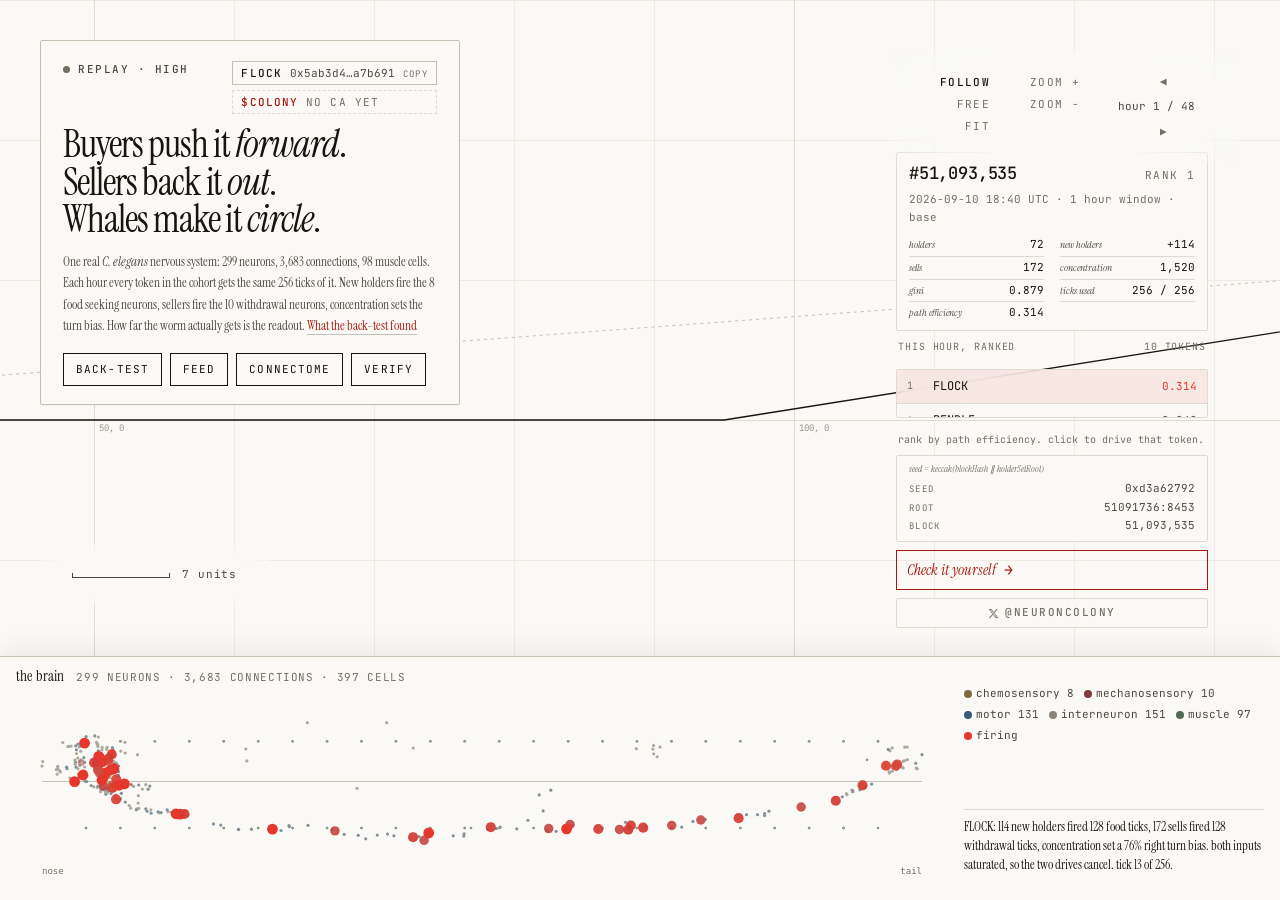
==== index.html @ 9d326816 "Add official X link to all pages" ====
<!doctype html>
<html lang="en">
<head>
<meta charset="utf-8">
<meta name="viewport" content="width=device-width,initial-scale=1,viewport-fit=cover">
<title>colony</title>
<link rel="icon" href="./assets/favicon.ico" sizes="any">
<link rel="icon" type="image/png" sizes="32x32" href="./assets/favicon-32.png">
<link rel="apple-touch-icon" href="./assets/apple-touch-icon.png">

<meta name="description" content="One C. elegans nervous system, driven by holder flow. Twenty odd Base tokens per hour, 48 hours, replayed.">
<link rel="preconnect" href="https://fonts.googleapis.com">
<link rel="preconnect" href="https://fonts.gstatic.com" crossorigin>
<link rel="stylesheet" href="./css/site.css">
<style>
  /* the colony rail: the reference instrument watched one token, this watches the whole cohort */
  /* aligned to the same 72px inset the controls and footer use, and clearing both */
  /* data column: every reading lives here, nothing numeric sits in the story plate */
  .rail{position:absolute;top:168px;right:72px;bottom:40px;width:312px;
        display:flex;flex-direction:column;gap:8px;overflow:hidden;
        z-index:6;pointer-events:auto;}
  .rail__head{display:flex;align-items:baseline;justify-content:space-between;
        font-family:var(--font-num);font-size:10px;text-transform:uppercase;
        letter-spacing:.09em;color:var(--ink-3);padding:0 2px 6px;}
  .rail__list{flex:1 1 auto;min-height:0;overflow-y:auto;background:rgba(250,249,246,.86);
        backdrop-filter:blur(6px);border:1px solid var(--rule);border-radius:2px;}

  /* the readings card, moved out of the left plate */
  .rail__block{display:flex;flex-direction:column;flex:0 0 auto;}
  .rail .legend{border-top:0;padding:9px 12px 7px;flex:0 0 auto;border:1px solid var(--rule);border-radius:2px;
        background:rgba(250,249,246,.82);-webkit-backdrop-filter:blur(14px);backdrop-filter:blur(14px);}
  .rail .legend__time{margin-bottom:var(--s2);}
  .rail .legend__rows{display:grid;grid-template-columns:1fr 1fr;column-gap:16px;}
  .rail .row{padding:3px 0;font-size:11px;gap:8px;}
  .rail .row__k{font-size:10px;}
  .rail .row__v{font-size:11px;}
  .rail__verify{flex:0 0 auto;text-align:center;padding:7px 10px;}
  @media (max-height:900px){
    .rail{top:152px;bottom:28px;}
    .rail .legend{padding:7px 12px 6px;}
    .rail .row{padding:2px 0;}
  }
  @media (max-height:840px){
    .rail{top:148px;bottom:16px;gap:6px;}
    .rail .row{padding:1px 0;}
    .rail__prov{padding:5px 12px 6px;}
    .rail__prov .foot__label{display:none;}
    .rail__verify{padding:6px 10px;}
  }
  /* laptop heights: the ranked list is the point of the column, so the
     secondary readings collapse and provenance folds onto one line */
  @media (max-height:800px){
    .rail .row--drop{display:none;}
    .rail__prov{flex-direction:row;flex-wrap:wrap;column-gap:14px;row-gap:0;padding:4px 10px 5px;}
    .rail__prov .hash{font-size:9px;}
    .rail__prov .hash__v{max-width:96px;overflow:hidden;text-overflow:ellipsis;white-space:nowrap;}
  }
  .rail__prov{border:1px solid var(--rule);border-radius:2px;padding:6px 12px 7px;
        background:rgba(250,249,246,.82);-webkit-backdrop-filter:blur(14px);backdrop-filter:blur(14px);
        display:flex;flex-direction:column;gap:3px;flex:0 0 auto;}
  .rail__prov .foot__label{margin-bottom:1px;font-size:9px;}
  .rail__prov .hash{gap:var(--s2);font-size:9.5px;justify-content:space-between;line-height:1.45;}
  .tk{display:grid;grid-template-columns:18px 1fr auto;gap:8px;align-items:center;
      width:100%;text-align:left;background:none;border:0;cursor:pointer;
      padding:7px 10px;border-bottom:1px solid var(--rule);font:inherit;}
  .tk:last-child{border-bottom:0;}
  .tk:hover{background:rgba(229,55,44,.05);}
  .tk[aria-current="true"]{background:rgba(229,55,44,.09);}
  .tk__rank{font-family:var(--font-num);font-size:10px;color:var(--ink-3);}
  .tk__sym{font-family:var(--font-num);font-size:12px;color:var(--ink);
      overflow:hidden;text-overflow:ellipsis;white-space:nowrap;}
  .tk__eff{font-family:var(--font-num);font-size:11px;color:var(--ink-2);}
  .tk[aria-current="true"] .tk__eff{color:var(--accent);}
  .rail__foot{font-family:var(--font-num);font-size:10px;color:var(--ink-3);
      padding:6px 2px 0;line-height:1.5;}
  .epoch{display:flex;align-items:center;gap:6px;}
  .epoch__read{font-family:var(--font-num);font-size:11px;color:var(--ink-2);
      min-width:104px;text-align:center;}
  @media (max-width:1100px){.rail{display:none;}}


  /* the story is a framed card, same rule and frost as the data column,
     instead of a soft gradient wash that dissolved into the map */
  .plate{
    background:none;
    -webkit-mask-image:none;mask-image:none;
    top:40px;left:40px;
    width:min(420px, calc(100vw - 80px));
    max-height:calc(100dvh - var(--brainbar-h) - 80px);
    padding:0;
  }
  .plate__inner{
    border:1px solid var(--rule-strong);border-radius:2px;
    background:rgba(250,249,246,.9);
    -webkit-backdrop-filter:blur(14px);backdrop-filter:blur(14px);
    padding:20px 22px 18px;
    box-shadow:0 1px 0 rgba(22,21,15,.03);
  }
  .plate .title{font-size:clamp(28px,3vw,42px);margin-bottom:var(--s3);}
  .plate .lede{margin-bottom:var(--s4);max-width:none;}
  .plate .boxes{margin-bottom:0;}
  /* the small frosted cards were cutting a hard rectangle out of the paper */
  .rail__list{-webkit-backdrop-filter:blur(14px);backdrop-filter:blur(14px);
        background:rgba(250,249,246,.78);}
</style>
</head>
<body>
<div class="shell">
  <div class="stage-wrap">
    <main class="stage">
      <canvas id="stage-canvas" aria-label="Worm trajectory map"></canvas>
    </main>

    <div class="plate">
      <div class="plate__inner">
        <div class="plate__top">
          <div class="status status--idle" id="status">
            <span class="status__dot"></span>
            <span id="status-text">loading</span>
          </div>
          <div class="contract-stack">
          <button class="contract" id="contract" title="click to copy" aria-label="Copy contract address">
            <span class="contract__sym" id="contract-sym">···</span>
            <span class="contract__addr" id="contract-addr">···</span>
            <span class="contract__act">copy</span>
          </button>
          <button class="contract contract--ca" id="ca" title="Colony contract address" aria-label="Copy Colony contract address">
            <span class="contract__sym">$COLONY</span>
            <span class="contract__addr" id="ca-addr">no ca yet</span>
            <span class="contract__act" id="ca-act"></span>
          </button>
          </div>
        </div>

        <h1 class="title">Buyers push it <em>forward</em>. Sellers back it <em>out</em>. Whales make it <em>circle</em>.</h1>

        <p class="lede">One real <i>C. elegans</i> nervous system: 299 neurons, 3,683 connections, 98 muscle cells. Each hour every token in the cohort gets the same 256 ticks of it. New holders fire the 8 food seeking neurons, sellers fire the 10 withdrawal neurons, concentration sets the turn bias. How far the worm actually gets is the readout.
          <a class="lede__more" href="./docs.html">What the back-test found</a>
        </p>

        <nav class="boxes">
          <a class="box" href="./docs.html">Back-test</a>
          <a class="box" href="./out/feed_v3.json">Feed</a>
          <a class="box" href="./data/connectome.json">Connectome</a>
          <a class="box" href="./verify.html">Verify</a>
        </nav>

      </div>
    </div>

    <div class="controls">
      <div class="seg">
        <button class="btn" id="cam-follow" aria-pressed="true">follow</button>
        <button class="btn" id="cam-free" aria-pressed="false">free</button>
        <button class="btn" id="cam-fit" aria-pressed="false">fit</button>
      </div>
      <div class="seg">
        <button class="btn" id="zoom-in">zoom +</button>
        <button class="btn" id="zoom-out">zoom −</button>
      </div>
      <div class="seg epoch">
        <button class="btn" id="ep-prev" aria-label="Previous hour">◀</button>
        <span class="epoch__read" id="ep-read">hour 1 / 48</span>
        <button class="btn" id="ep-next" aria-label="Next hour">▶</button>
      </div>
    </div>

    <aside class="rail">
      <div class="rail__block">
        <div class="legend">
          <div class="legend__head">
            <span class="legend__block" id="legend-block">···</span>
            <span class="legend__tag" id="legend-tag">···</span>
          </div>
          <div class="legend__time" id="legend-time"></div>
          <div class="legend__rows">
            <div class="row"><span class="row__k">holders</span><span class="row__v row__v--null" id="v-holders">···</span></div>
            <div class="row"><span class="row__k">new holders</span><span class="row__v row__v--null" id="v-new">···</span></div>
            <div class="row"><span class="row__k">sells</span><span class="row__v row__v--null" id="v-sells">···</span></div>
            <div class="row"><span class="row__k">concentration</span><span class="row__v row__v--null" id="v-hhi">···</span></div>
            <div class="row row--drop"><span class="row__k">gini</span><span class="row__v row__v--null" id="v-gini">···</span></div>
            <div class="row row--drop"><span class="row__k">ticks used</span><span class="row__v row__v--null" id="v-ticks">···</span></div>
            <div class="row"><span class="row__k">path efficiency</span><span class="row__v row__v--null" id="v-eff">···</span></div>
          </div>
        </div>
      </div>

      <div class="rail__head">
        <span>this hour, ranked</span>
        <span id="rail-count">···</span>
      </div>
      <div class="rail__list" id="rail-list"></div>
      <div class="rail__foot">rank by path efficiency. click to drive that token.</div>

      <div class="rail__prov">
        <div class="foot__label">seed = keccak(blockHash ‖ holderSetRoot)</div>
        <span class="hash"><span class="hash__k">seed</span><span class="hash__v" id="h-seed">···</span></span>
        <span class="hash"><span class="hash__k">root</span><span class="hash__v" id="h-root">···</span></span>
        <span class="hash"><span class="hash__k">block</span><span class="hash__v" id="h-block">···</span></span>
      </div>

      <a class="box box--verify rail__verify" href="./verify.html">Check it yourself <span class="verify__arrow">→</span></a>
      <div class="rail__social"><a class="xlink" href="https://x.com/neuroncolony" target="_blank" rel="noopener"><svg viewBox="0 0 24 24" width="11" height="11" aria-hidden="true" fill="currentColor"><path d="M18.244 2.25h3.308l-7.227 8.26 8.502 11.24H16.17l-5.214-6.817L4.99 21.75H1.68l7.73-8.835L1.254 2.25H8.08l4.713 6.231zm-1.161 17.52h1.833L7.084 4.126H5.117z"/></svg><span>@neuroncolony</span></a></div>
    </aside>

    <div class="scale">
      <div class="scale__bar" id="scale-bar" style="width:100px"></div>
      <span><span id="scale-units">100</span> units</span>
    </div>


  </div>

  <div class="brainbar">
    <div class="brain">
      <div class="brain__head">
        <span class="brain__title">the brain</span>
        <span class="brain__sub" id="brain-sub">299 neurons · 3,683 connections</span>
      </div>
      <div class="brain__stage">
        <canvas id="brain-canvas" aria-label="C. elegans brain, 397 cells firing"></canvas>
      </div>
      <div class="brain__legend" id="brain-legend"></div>
      <div class="brain__hover" id="brain-hover"></div>
      <div class="brain__now">
        <p class="brain__line brain__line--null" id="brain-line">reading the cohort…</p>
      </div>
    </div>
  </div>
</div>
<script type="module" src="./js/app.js"></script>
</body>
</html>
---- css/site.css ----
@import url('https://fonts.googleapis.com/css2?family=Instrument+Serif:ital@0;1&family=JetBrains+Mono:wght@400;500&display=swap');
:root{--font-serif:'Instrument Serif';--font-mono:'JetBrains Mono';}
:root{--paper:#faf9f6;--paper-sunk:#f2f1ec;--ink:#16150f;--ink-2:#4a4840;--ink-3:#726f64;--rule:#dedbd2;--rule-strong:#c4c0b4;--accent:#e5372c;--accent-deep:#c11f14;--accent-ink:#a81810;--accent-wash:#fbebe9;--font-display:var(--font-serif),Georgia,"Times New Roman",serif;--font-body:var(--font-serif),Georgia,"Times New Roman",serif;--font-num:var(--font-mono),ui-monospace,"SF Mono",Menlo,Consolas,monospace;--t-display:clamp(32px,4vw,58px);--t-h2:21px;--t-lead:17px;--t-body:15px;--t-small:13px;--t-micro:11px;--s1:4px;--s2:8px;--s3:12px;--s4:16px;--s5:24px;--s6:32px;--s7:48px;--s8:72px;--s9:112px;--z-canvas:0;--z-plate:10;--z-panel:20;--brainbar-h:244px;--ease:cubic-bezier(0.25,1,0.5,1);--fast:160ms;--slow:420ms}*{box-sizing:border-box}body,html{height:100%}body{margin:0;background:var(--paper);color:var(--ink);font:400 var(--t-body) /1.6 var(--font-body);-webkit-font-smoothing:antialiased;text-rendering:optimizeLegibility}.shell{height:100dvh;display:flex;flex-direction:column}.shell,.stage-wrap{position:relative;overflow:hidden}.stage-wrap{flex:1 1 auto;min-height:0}.stage{position:absolute;inset:0;z-index:var(--z-canvas)}.stage canvas{display:block;width:100%;height:100%}.plate{position:absolute;z-index:var(--z-plate);top:0;left:0;width:calc(380px + var(--s8) + 96px);max-width:100vw;max-height:calc(100dvh - var(--brainbar-h) - var(--s6));padding:var(--s8) 96px var(--s6) var(--s8);background:linear-gradient(96deg,var(--paper) 0,var(--paper) 58%,transparent 100%);pointer-events:none}.plate,.plate__inner{display:flex;flex-direction:column}.plate__inner{pointer-events:auto;min-height:0;overflow-y:auto;scrollbar-width:thin}.controls:before,.foot:before,.scale:before{content:"";position:absolute;inset:-22px -32px;background:radial-gradient(ellipse at center,var(--paper) 0,var(--paper) 60%,transparent 100%);z-index:-1;pointer-events:none}.status{display:inline-flex;align-items:center;gap:var(--s2);font-family:var(--font-num);font-size:var(--t-micro);font-weight:500;letter-spacing:.14em;text-transform:uppercase;color:var(--ink-2);margin-bottom:var(--s4)}.status__dot{width:7px;height:7px;border-radius:50%;background:var(--ink-3);flex:none}.status--warm .status__dot{background:var(--accent);animation:breathe 2.8s var(--ease) infinite}.status--warm{color:var(--accent-ink)}.status--cold .status__dot{background:transparent;border:1.5px solid var(--ink-3)}@keyframes breathe{0%,to{opacity:1;transform:scale(1)}50%{opacity:.45;transform:scale(.82)}}.title{font-family:var(--font-display);font-size:var(--t-display);font-weight:300;line-height:.98;letter-spacing:-.025em;margin:0 0 var(--s4);text-wrap:balance}.title em{font-style:italic;font-weight:400}.lede{font-size:var(--t-small);line-height:1.65;color:var(--ink-2);margin:0 0 var(--s6);max-width:34ch}.lede__more{color:var(--accent-ink);text-decoration:none;white-space:nowrap;border-bottom:1px solid var(--rule-strong);transition:border-color var(--fast) var(--ease)}.lede__more:hover{border-bottom-color:var(--accent-ink)}.legend{border-top:1px solid var(--ink);padding-top:var(--s3);transition:border-color var(--fast) var(--ease);display:flex;flex-direction:column;min-height:0}.legend--probing{border-top-color:var(--accent)}.legend__head{display:flex;align-items:baseline;justify-content:space-between;gap:var(--s3);margin-bottom:var(--s1)}.legend__block{font-family:var(--font-num);font-size:var(--t-lead);font-weight:500;font-feature-settings:"tnum";font-variant-numeric:tabular-nums;letter-spacing:-.01em}.legend__tag{font-family:var(--font-num);font-size:var(--t-micro);letter-spacing:.12em;text-transform:uppercase;color:var(--ink-3)}.legend__tag--probing{color:var(--accent-ink)}.legend__time{font-family:var(--font-num);font-size:var(--t-micro);color:var(--ink-3);margin-bottom:var(--s4);min-height:1.4em}.legend__rows{display:flex;flex-direction:column}.row{display:flex;align-items:baseline;justify-content:space-between;gap:var(--s4);padding:7px 0;border-bottom:1px solid var(--rule)}.row:last-child{border-bottom:0}.row__k{color:var(--ink-2);font-style:italic}.row__k,.row__v{font-size:var(--t-small)}.row__v{font-family:var(--font-num);font-feature-settings:"tnum";font-variant-numeric:tabular-nums;color:var(--ink);transition:color var(--fast) var(--ease)}.row__v--null{color:var(--ink-3)}.row__v--warm{color:var(--accent-ink);font-weight:500}.row__v--flagged{color:var(--ink-2);-webkit-text-decoration:underline dotted var(--rule-strong);text-decoration:underline dotted var(--rule-strong);text-underline-offset:3px;cursor:help}.note{margin:var(--s4) 0 0;font-size:var(--t-small);font-style:italic;line-height:1.6;color:var(--ink-2);max-width:32ch}.ledger{margin-top:var(--s4);border-top:1px solid var(--ink);padding-top:var(--s3);display:flex;flex-direction:column;min-height:0}.ledger__head{display:flex;align-items:baseline;justify-content:space-between;gap:var(--s3);font-family:var(--font-num);font-size:9px;letter-spacing:.14em;text-transform:uppercase;color:var(--ink-3);margin-bottom:var(--s2)}.ledger__count{color:var(--ink-2);font-feature-settings:"tnum";font-variant-numeric:tabular-nums}.ledger__msg{margin:0;font-size:var(--t-small);font-style:italic;line-height:1.6;color:var(--ink-2);max-width:34ch}.ledger__foot{margin:var(--s2) 0 0;font-size:var(--t-micro);font-style:italic;color:var(--ink-3)}.txs{list-style:none;margin:0;padding:0;flex:1 1 auto;min-height:64px;overflow-y:auto;scrollbar-width:thin}.tx{display:grid;grid-template-columns:4.2em 1fr auto auto;align-items:baseline;grid-gap:var(--s2);gap:var(--s2);padding:5px 0;border-bottom:1px solid var(--rule);font-family:var(--font-num);font-size:var(--t-micro);font-feature-settings:"tnum";font-variant-numeric:tabular-nums}.tx:last-child{border-bottom:0}.tx__kind{font-size:9px;letter-spacing:.08em;text-transform:uppercase;color:var(--ink-3)}.tx__kind--buy{color:var(--accent-ink)}.tx__kind--sell{color:var(--ink);font-weight:500}.tx__v{color:var(--ink);text-align:right}.tx__b,.tx__who{color:var(--ink-3)}.unpin{-webkit-appearance:none;-moz-appearance:none;appearance:none;border:0;background:none;padding:0;font:inherit;letter-spacing:inherit;text-transform:inherit;color:inherit;cursor:pointer}.unpin:hover{color:var(--ink)}.controls{position:absolute;z-index:var(--z-panel);top:var(--s8);right:var(--s8);display:flex;gap:var(--s5);align-items:flex-start}.seg{display:flex;flex-direction:column;gap:2px;align-items:flex-end}.btn{-webkit-appearance:none;-moz-appearance:none;appearance:none;border:0;background:none;padding:3px 0 3px var(--s4);font-family:var(--font-num);font-size:var(--t-micro);letter-spacing:.12em;text-transform:uppercase;color:var(--ink-3);cursor:pointer;transition:color var(--fast) var(--ease),opacity var(--fast) var(--ease)}.btn:hover{color:var(--ink)}.btn[aria-pressed=true]{color:var(--ink);font-weight:500}.btn:focus-visible{outline:1.5px solid var(--accent-ink);outline-offset:3px}.scale{position:absolute;z-index:var(--z-plate);left:var(--s8);bottom:var(--s8);display:flex;align-items:center;gap:var(--s3);font-family:var(--font-num);color:var(--ink-2);font-size:var(--t-micro);letter-spacing:.08em}.scale__bar{height:5px;border:1px solid var(--ink-2);border-top:0;transition:width var(--fast) var(--ease)}.foot{position:absolute;z-index:var(--z-plate);right:var(--s8);bottom:var(--s8);gap:var(--s7);max-width:calc(100vw - var(--s9))}.foot,.foot__hashes{display:flex;align-items:flex-end}.foot__hashes{flex-direction:column;gap:5px;min-width:0}.foot__label{font-size:var(--t-micro);font-style:italic;color:var(--ink-3);margin-bottom:3px}.hash{display:flex;align-items:baseline;gap:var(--s3);white-space:nowrap}.hash__k{font-size:9px;letter-spacing:.14em;text-transform:uppercase;color:var(--ink-3)}.hash__k,.hash__v{font-family:var(--font-num)}.hash__v{font-size:var(--t-micro);color:var(--ink-2);font-feature-settings:"tnum";font-variant-numeric:tabular-nums}.boxes{display:flex;flex-wrap:wrap;margin:0 0 var(--s6)}.box,.boxes{gap:var(--s2)}.box{display:inline-flex;align-items:center;padding:7px var(--s3);border:1px solid var(--ink);border-radius:0;background:none;font-family:var(--font-num);font-size:var(--t-micro);letter-spacing:.1em;text-transform:uppercase;color:var(--ink);text-decoration:none;white-space:nowrap;cursor:pointer;transition:background-color var(--fast) var(--ease),color var(--fast) var(--ease)}.box:hover{background:var(--ink);color:var(--paper)}.box:focus-visible{outline:1.5px solid var(--accent-ink);outline-offset:2px}.box--verify{font-family:var(--font-body);font-size:var(--t-body);font-style:italic;letter-spacing:0;text-transform:none;padding:var(--s3) var(--s4);border-color:var(--accent-ink);color:var(--accent-ink)}.box--verify:hover{background:var(--accent-ink);color:var(--paper)}.verify__arrow{font-family:var(--font-num);transition:transform var(--slow) var(--ease)}.box--verify:hover .verify__arrow{transform:translateX(4px)}.error{position:absolute;z-index:var(--z-panel);left:50%;top:50%;transform:translate(-50%,-50%);max-width:46ch;background:var(--paper);border:1px solid var(--rule-strong);border-top:2px solid var(--accent-ink);padding:var(--s5);font-size:var(--t-small);color:var(--ink-2)}.doc{max-width:68ch;margin:0 auto;padding:var(--s9) var(--s5) var(--s9)}.doc h1{font-size:clamp(34px,4.4vw,52px);font-weight:300;line-height:1.02;letter-spacing:-.025em;margin:0 0 var(--s5);text-wrap:balance}.doc h1,.doc h2{font-family:var(--font-display)}.doc h2{font-size:var(--t-h2);font-weight:500;letter-spacing:-.01em;color:var(--ink);margin:var(--s8) 0 var(--s4);padding-bottom:var(--s2);border-bottom:1px solid var(--rule)}.doc li,.doc p{font-size:var(--t-lead);line-height:1.72;color:var(--ink-2);text-wrap:pretty}.doc p{margin:0 0 var(--s4)}.doc .lead{font-size:20px;line-height:1.6;color:var(--ink)}.doc strong{color:var(--ink);font-weight:600}.doc em{font-style:italic}.doc code{font-family:var(--font-num);font-size:.86em;color:var(--ink);padding:1px 5px;white-space:nowrap}.doc code,.doc pre{background:var(--paper-sunk);border:1px solid var(--rule)}.doc pre{padding:var(--s5);overflow-x:auto;margin:0 0 var(--s4)}.doc pre code{border:0;padding:0;background:none;font-size:var(--t-small);line-height:1.8;white-space:pre;color:var(--ink-2)}.doc a{color:var(--accent-ink);text-decoration:underline;text-underline-offset:3px;-webkit-text-decoration-color:var(--rule-strong);text-decoration-color:var(--rule-strong);transition:-webkit-text-decoration-color var(--fast) var(--ease);transition:text-decoration-color var(--fast) var(--ease);transition:text-decoration-color var(--fast) var(--ease),-webkit-text-decoration-color var(--fast) var(--ease)}.doc a:hover{-webkit-text-decoration-color:var(--accent-ink);text-decoration-color:var(--accent-ink)}.doc ol,.doc ul{padding-left:var(--s5);margin:0 0 var(--s4)}.doc li{margin-bottom:var(--s3);padding-left:var(--s2)}.doc li::marker{color:var(--ink-3);font-family:var(--font-num);font-size:var(--t-small)}.doc h3{font-family:var(--font-display);font-size:var(--t-lead);font-weight:600;letter-spacing:-.005em;color:var(--ink);margin:var(--s6) 0 var(--s3)}.figures{display:flex;flex-wrap:wrap;gap:var(--s7);margin:var(--s5) 0 var(--s5);padding:var(--s4) 0;border-top:1px solid var(--rule);border-bottom:1px solid var(--rule)}.figure{display:flex;flex-direction:column;gap:2px}.figure__n{font-family:var(--font-num);font-size:28px;font-weight:500;font-feature-settings:"tnum";font-variant-numeric:tabular-nums;letter-spacing:-.02em;color:var(--ink);line-height:1.1}.figure__k{font-size:var(--t-small);font-style:italic;color:var(--ink-2)}.cite{border-left:1px solid var(--rule-strong);padding:2px 0 2px var(--s4);margin:0 0 var(--s4)}.cite p{font-size:var(--t-small);line-height:1.6;margin:0 0 var(--s2);color:var(--ink-3)}.cite p:last-child{margin-bottom:0}.tbl{overflow-x:auto;margin:0 0 var(--s4)}.doc table{border-collapse:collapse;width:100%;min-width:460px}.doc td,.doc th{text-align:left;padding:9px var(--s4) 9px 0;border-bottom:1px solid var(--rule);font-size:var(--t-small);line-height:1.5;vertical-align:baseline}.doc th{font-family:var(--font-num);font-size:9px;font-weight:500;letter-spacing:.14em;text-transform:uppercase;color:var(--ink-3);border-bottom-color:var(--ink);white-space:nowrap}.doc td{color:var(--ink-2)}.doc td.n{font-family:var(--font-num);font-feature-settings:"tnum";font-variant-numeric:tabular-nums;color:var(--ink)}.doc td.tnote{font-style:italic}.tbl__row--mark td,.tbl__row--mark td.n{color:var(--accent-ink)}.doc__foot{display:flex;flex-wrap:wrap;gap:var(--s6);margin-top:var(--s8);padding-top:var(--s4);border-top:1px solid var(--rule)}.warn{border:1px solid var(--rule-strong);background:var(--paper-sunk);padding:var(--s5);margin:0 0 var(--s4)}.warn strong{color:var(--accent-ink)}.warn p:last-child{margin-bottom:0}@media (max-width:900px){.controls,.plate{top:var(--s5)}.plate{left:var(--s5);width:min(300px,calc(100vw - var(--s5) * 2))}.controls{right:var(--s5)}.scale{left:var(--s5)}.foot,.scale{bottom:var(--s5)}.foot{right:var(--s5);flex-direction:column;align-items:flex-end;gap:var(--s3);max-width:calc(100vw - var(--s5) * 2)}.doc{padding:var(--s7) var(--s4)}}.plate__top{display:flex;flex-wrap:wrap;align-items:center;justify-content:space-between;gap:var(--s2) var(--s3);margin-bottom:var(--s3)}.contract{display:inline-flex;align-items:baseline;gap:var(--s2);padding:4px 8px;border:1px solid var(--rule-strong);border-radius:0;background:none;cursor:pointer;transition:border-color var(--fast) var(--ease)}.contract:hover{border-color:var(--ink)}.contract:focus-visible{outline:1.5px solid var(--accent-ink);outline-offset:2px}.contract__sym{font-weight:500;letter-spacing:.1em;text-transform:uppercase;color:var(--ink)}.contract__addr,.contract__sym{font-family:var(--font-num);font-size:var(--t-micro)}.contract__addr{color:var(--ink-2)}.contract__act{font-family:var(--font-num);font-size:9px;letter-spacing:.14em;text-transform:uppercase;color:var(--ink-3)}.contract__act--done{color:var(--accent-ink)}.pending{margin-top:var(--s4);padding:var(--s3) var(--s3) var(--s3);border:1px dashed var(--rule-strong)}.pending__head{display:flex;align-items:baseline;justify-content:space-between;gap:var(--s3);margin-bottom:var(--s2)}.pending__tag{font-family:var(--font-num);font-size:9px;font-weight:500;letter-spacing:.14em;text-transform:uppercase;color:var(--ink-3)}.pending__count{font-family:var(--font-num);font-size:var(--t-micro);font-feature-settings:"tnum";font-variant-numeric:tabular-nums;color:var(--ink-2);white-space:nowrap}.pending__sum{font-size:var(--t-small);color:var(--ink-2);margin:0 0 var(--s2)}.txs--pending .tx__b,.txs--pending .tx__kind,.txs--pending .tx__v,.txs--pending .tx__who{color:var(--ink-3)}.pending__more{font-family:var(--font-num);margin:var(--s2) 0 0}.pending__more,.pending__note{font-size:var(--t-micro);color:var(--ink-3)}.pending__note{font-style:italic;line-height:1.6;margin:var(--s3) 0 0;padding-top:var(--s2);border-top:1px dashed var(--rule)}.pending__note em{color:var(--ink-2)}.doc--admin{max-width:110ch}.admin-head{display:flex;flex-wrap:wrap;justify-content:space-between;align-items:baseline;gap:var(--s4)}.admin-head h1{margin-bottom:var(--s4)}.admin-head__side{display:flex;align-items:center;gap:var(--s4)}.admin-finalized{font-family:var(--font-num);font-size:var(--t-micro);letter-spacing:.06em;color:var(--ink-3)}.admin-flash{border:1px solid var(--accent-ink);padding:var(--s3) var(--s4);margin:0 0 var(--s4)}.admin-flash p{font-size:var(--t-small);line-height:1.6;margin:0 0 var(--s1);color:var(--accent-ink)}.admin-flash p:last-child{margin-bottom:0}.admin-flash--err{border-color:var(--ink)}.admin-flash--err p{color:var(--ink)}.admin-note{font-size:var(--t-small)!important;color:var(--ink-3)!important}.st{font-family:var(--font-num);font-size:var(--t-micro);letter-spacing:.1em;text-transform:uppercase}.st--active{color:var(--accent-ink)}.st--pending{color:var(--ink-3)}.st--paused{color:var(--ink-2)}.st--genesis_reorged{color:var(--ink);background:var(--paper-sunk);border:1px solid var(--rule-strong);padding:1px 6px}.admin-unfinal{font-family:var(--font-num);font-size:var(--t-micro);letter-spacing:.06em;color:var(--ink);white-space:nowrap}p.admin-unfinal{white-space:normal;font-size:var(--t-small);margin-top:calc(-1 * var(--s3))}.admin-actions{white-space:nowrap}.admin-actions .box{margin-right:var(--s2);padding:4px 9px;font-size:10px}.box--arm{background:var(--ink);color:var(--paper)}.box:disabled{opacity:.4;cursor:default}.box:disabled:hover{background:none;color:var(--ink)}.box--arm:disabled:hover,.box--arm:hover{background:var(--ink);color:var(--paper)}.admform{display:flex;flex-wrap:wrap;align-items:flex-end;gap:var(--s3);margin:0 0 var(--s5)}.field{display:flex;flex-direction:column;gap:4px}.field__k{font-family:var(--font-num);font-size:9px;font-weight:500;letter-spacing:.14em;text-transform:uppercase;color:var(--ink-3);white-space:nowrap}.field input,.field select{font-family:var(--font-num);font-size:var(--t-small);color:var(--ink);background:var(--paper);border:1px solid var(--rule-strong);border-radius:0;padding:8px 10px;min-width:12ch}.field--addr input{width:46ch;max-width:calc(100vw - var(--s6))}.field--note input{width:28ch}.field input:focus-visible,.field select:focus-visible{outline:1.5px solid var(--accent-ink);outline-offset:1px}.field input::placeholder{color:var(--ink-3)}.admin-payload code{font-family:var(--font-num);font-size:var(--t-micro);color:var(--ink-2);background:none;border:0;padding:0;white-space:normal;word-break:break-word}.gate{max-width:46ch;margin:0 auto;padding:var(--s9) var(--s5)}.gate__title{font-family:var(--font-display);font-size:clamp(34px,4.4vw,52px);font-weight:300;line-height:1.02;letter-spacing:-.025em;margin:0 0 var(--s4)}.gate__lede{font-size:var(--t-body);line-height:1.7;color:var(--ink-2);margin:0 0 var(--s6)}.gate__lede code{font-family:var(--font-num);font-size:.86em;background:var(--paper-sunk);border:1px solid var(--rule);padding:1px 5px}.gate__form{display:flex;align-items:flex-end;gap:var(--s3)}.gate__form .field{flex:1 1}.gate__form input{width:100%}.gate__denied{font-family:var(--font-num);font-size:var(--t-small);color:var(--ink);margin-top:var(--s4)}@media (prefers-reduced-motion:reduce){*,:after,:before{animation-duration:.001ms!important;animation-iteration-count:1!important;transition-duration:.001ms!important}.status--warm .status__dot{animation:none;opacity:1;transform:none}}.brainbar{position:relative;flex:0 0 var(--brainbar-h);min-height:0;overflow:hidden;z-index:var(--z-panel);background:var(--paper);border-top:1px solid var(--rule-strong);box-shadow:0 -8px 24px rgba(22,21,15,.06);padding:var(--s3) var(--s4) var(--s2);display:flex}.brain{display:grid;grid-template-columns:1fr 300px;grid-template-rows:auto minmax(0,1fr) auto;grid-gap:0 var(--s4);gap:0 var(--s4);width:100%;min-width:0;min-height:0}.brain__head{grid-column:1/-1;display:flex;align-items:baseline;gap:var(--s3)}.brain__title{font:500 var(--t-body) /1 var(--font-display);letter-spacing:.01em}.brain__sub{font:400 var(--t-micro) /1 var(--font-num);color:var(--ink-3);text-transform:uppercase;letter-spacing:.06em}.brain__stage{grid-column:1;grid-row:2/4;min-width:0;min-height:0}.brain__stage canvas{display:block;width:100%;height:100%}.brain__legend{grid-column:2;grid-row:2;display:flex;flex-wrap:wrap;gap:var(--s2) var(--s3);align-content:start;padding-top:var(--s1)}.brain__leg{display:inline-flex;align-items:center;gap:var(--s1);font:400 var(--t-micro) /1 var(--font-num);color:var(--ink-2)}.brain__dot{width:8px;height:8px;border-radius:50%;flex:none}.brain__dot--fire{background:var(--accent-deep);background:#00c805}.brain__now{grid-column:2;grid-row:3;align-self:end;border-top:1px solid var(--rule);padding-top:var(--s2)}.brain__line{margin:0 0 var(--s1);font:400 var(--t-small) /1.45 var(--font-body);color:var(--ink)}.brain__line--null{color:var(--ink-3)}.brain__k{font-family:var(--font-num);font-weight:500;color:#05740f}.brain__neuron{position:absolute;top:40px;right:316px;width:210px;background:var(--paper);border:1px solid var(--rule-strong);padding:var(--s2) var(--s3);pointer-events:none}.brain__nrow{display:flex;align-items:baseline;justify-content:space-between;gap:var(--s2)}.brain__nname{font:500 var(--t-body) /1 var(--font-num)}.brain__ngroup{font:400 var(--t-micro) /1 var(--font-num);text-transform:uppercase;letter-spacing:.05em}.brain__nline{margin-top:var(--s1);font:400 var(--t-small) /1.4 var(--font-body);color:var(--ink-2)}.brain__nline--role{color:#05740f;font-style:italic}.brain__nline--muted{color:var(--ink-3);font-family:var(--font-num);font-size:var(--t-micro)}.brain__foot{grid-column:1/-1;margin-top:var(--s1);font:400 var(--t-micro) /1 var(--font-num);color:var(--ink-3)}.brain__hash{color:var(--ink-2)}@media (max-width:720px){.brainbar{flex-basis:296px}.brain{grid-template-columns:1fr;grid-template-rows:auto 130px auto auto}.brain__stage{grid-column:1;grid-row:2}.brain__legend{grid-column:1;grid-row:3}.brain__now{grid-column:1;grid-row:4}.brain__neuron{display:none}}.lv{margin:var(--s5) 0 var(--s6);border:1px solid var(--rule-strong);background:var(--paper)}.lv__bar{display:flex;align-items:center;gap:var(--s3);flex-wrap:wrap;padding:var(--s3) var(--s4);border-bottom:1px solid var(--rule)}.lv__label{font:500 var(--t-micro) /1 var(--font-num);text-transform:uppercase;letter-spacing:.1em;color:var(--ink-3)}.lv__input{width:130px;font:400 var(--t-small) /1 var(--font-num);padding:var(--s2);border:1px solid var(--rule-strong);background:var(--paper);color:var(--ink)}.lv__input:focus{outline:1.5px solid #05740f;border-color:#05740f}.lv__go{font:500 var(--t-small) /1 var(--font-num);padding:var(--s2) var(--s3);border:1px solid var(--ink);background:var(--ink);color:var(--paper);cursor:pointer}.lv__go:disabled{opacity:.5;cursor:wait}.lv__on{font:400 var(--t-small) /1 var(--font-body);color:var(--ink-3)}.lv__on b{font-family:var(--font-num);color:var(--ink)}.lv__err{color:var(--accent-ink);font-size:var(--t-small)}.lv__err,.lv__verdict{padding:var(--s3) var(--s4)}.lv__verdict{display:flex;align-items:baseline;gap:var(--s3);flex-wrap:wrap;font:400 var(--t-body) /1.4 var(--font-body)}.lv__verdict--ok{background:#eef8ec;color:#05740f}.lv__verdict--bad{background:var(--accent-wash);color:var(--accent-ink)}.lv__vmark{font-family:var(--font-num);font-weight:700;font-size:var(--t-lead)}.lv__ms{margin-left:auto;font:500 var(--t-small) /1 var(--font-num);color:var(--ink-2);white-space:nowrap}.lv__table{width:100%;border-collapse:collapse;font-family:var(--font-num)}.lv__row{border-top:1px solid var(--rule)}.lv__row--bad{background:var(--accent-wash)}.lv__mark{width:30px;text-align:center;font-weight:700;color:#05740f;vertical-align:top;padding:var(--s2) 0}.lv__row--bad .lv__mark{color:var(--accent-ink)}.lv__name{padding:var(--s2) var(--s3) var(--s2) 0;font-size:var(--t-small);color:var(--ink);vertical-align:top}.lv__detail{display:block;font-size:var(--t-micro);color:var(--ink-3);margin-top:1px}.lv__vals{padding:var(--s2) var(--s4) var(--s2) 0;text-align:right;font-size:var(--t-small);color:var(--ink-2);vertical-align:top}.lv__eq{color:var(--ink-3);margin:0 var(--s2)}.lv__diff{display:block;color:var(--accent-ink);font-size:var(--t-micro);margin-top:2px}@media (max-width:620px){.lv__vals{display:block;text-align:left;padding-left:var(--s3)}}.sbx{position:absolute;z-index:var(--z-plate);top:0;left:0;width:380px;max-width:100vw;max-height:calc(100dvh - var(--brainbar-h) - var(--s5));padding:var(--s6) var(--s7) var(--s5) var(--s6);background:linear-gradient(96deg,var(--paper) 0,var(--paper) 70%,transparent 100%);pointer-events:none;display:flex}.sbx__inner{pointer-events:auto;overflow-y:auto;scrollbar-width:thin;min-height:0}.sbx__back{font:400 var(--t-small) /1 var(--font-num);color:var(--ink-3);text-decoration:none}.sbx__back:hover{color:var(--ink)}.sbx__title{font:300 var(--t-h2) /1 var(--font-display);margin:var(--s3) 0 var(--s2)}.sbx__lede{font-size:var(--t-small);line-height:1.55;color:var(--ink-2);margin:0 0 var(--s4);max-width:40ch}.sbx__presets{display:flex;flex-wrap:wrap;gap:var(--s2);margin-bottom:var(--s5)}.sbx__preset{font:400 var(--t-small) /1 var(--font-num);padding:var(--s2) var(--s3);border:1px solid var(--rule-strong);background:var(--paper);color:var(--ink);cursor:pointer;transition:border-color var(--fast) var(--ease)}.sbx__preset:hover{border-color:var(--ink)}.sbx__ctrl{display:block;margin-bottom:var(--s4)}.sbx__k{display:block;font:500 var(--t-micro) /1.3 var(--font-num);text-transform:uppercase;letter-spacing:.08em;color:var(--ink-2);margin-bottom:var(--s2)}.sbx__hint{text-transform:none;letter-spacing:0;color:var(--ink-3);font-weight:400}.sbx__row{display:flex;align-items:center;gap:var(--s3)}.sbx__row input[type=range]{flex:1 1;accent-color:#05740f}.sbx__v{width:44px;text-align:right;font:500 var(--t-small) /1 var(--font-num);color:var(--ink)}.sbx__ctrl--cold{display:flex;align-items:center;gap:var(--s2);font-size:var(--t-small);color:var(--ink-2)}.sbx__ctrl--cold input{accent-color:#05740f}.sbx__seed{width:100%;font:400 var(--t-small) /1 var(--font-num);padding:var(--s2);border:1px solid var(--rule-strong);background:var(--paper);color:var(--ink)}.sbx__seed:focus{outline:1.5px solid #05740f;border-color:#05740f}.sbx__out{margin-top:var(--s4);border-top:1px solid var(--rule);padding-top:var(--s3)}.sbx__outrow{display:flex;justify-content:space-between;gap:var(--s3);font-size:var(--t-small);color:var(--ink-2);padding:2px 0}.sbx__outrow--muted{color:var(--ink-3)}.sbx__mono{font-family:var(--font-num);color:var(--ink)}.sbx__outrow--muted .sbx__mono{color:var(--ink-3)}.brainbar--sbx{flex-direction:column}.brainbar__sbxlabel{font:500 var(--t-micro) /1 var(--font-num);text-transform:uppercase;letter-spacing:.08em;color:var(--ink-3);margin-bottom:var(--s2)}.sbx__brainwrap{flex:1 1 auto;min-height:0}.sbx__brainwrap canvas{display:block;width:100%;height:100%}
/* COLONY additions: brain strip hover readout */
.brain__hover{font-family:var(--font-num,ui-monospace,monospace);font-size:10px;letter-spacing:.02em;color:#726f64;min-height:13px;padding:2px 0 0;text-transform:none}
.brain__legend{flex-wrap:wrap;gap:10px}
.contract--ca .contract__sym{color:var(--accent-ink)}
.contract--empty{cursor:default;border-style:dashed;border-color:var(--rule)}
.contract--empty:hover{border-color:var(--rule)}
.contract--empty .contract__addr{color:var(--ink-3);letter-spacing:.1em;text-transform:uppercase}

.plate__top{align-items:flex-start}.plate__top .status{margin-bottom:0}.contract-stack{display:flex;flex-direction:column;align-items:stretch;gap:5px}.contract-stack .contract{width:100%}.contract__act{margin-left:auto}.xlink{display:inline-flex;align-items:center;gap:6px;font-family:var(--font-num);font-size:var(--t-micro);font-weight:500;letter-spacing:.14em;text-transform:uppercase;color:var(--ink-3);text-decoration:none;border:1px solid var(--rule);border-radius:2px;padding:5px 10px;background:rgba(250,249,246,.82);-webkit-backdrop-filter:blur(14px);backdrop-filter:blur(14px);transition:color .15s,border-color .15s}.xlink:hover{color:var(--accent-ink);border-color:var(--rule-strong)}.xlink svg{flex:0 0 auto;opacity:.85}.rail__social{flex:0 0 auto;display:flex;justify-content:center}.rail__social .xlink{width:100%;justify-content:center}.doc__social{display:flex;justify-content:flex-end;margin:-34px 0 18px}@media (max-width:700px){.doc__social{margin:8px 0 18px;justify-content:flex-start}}
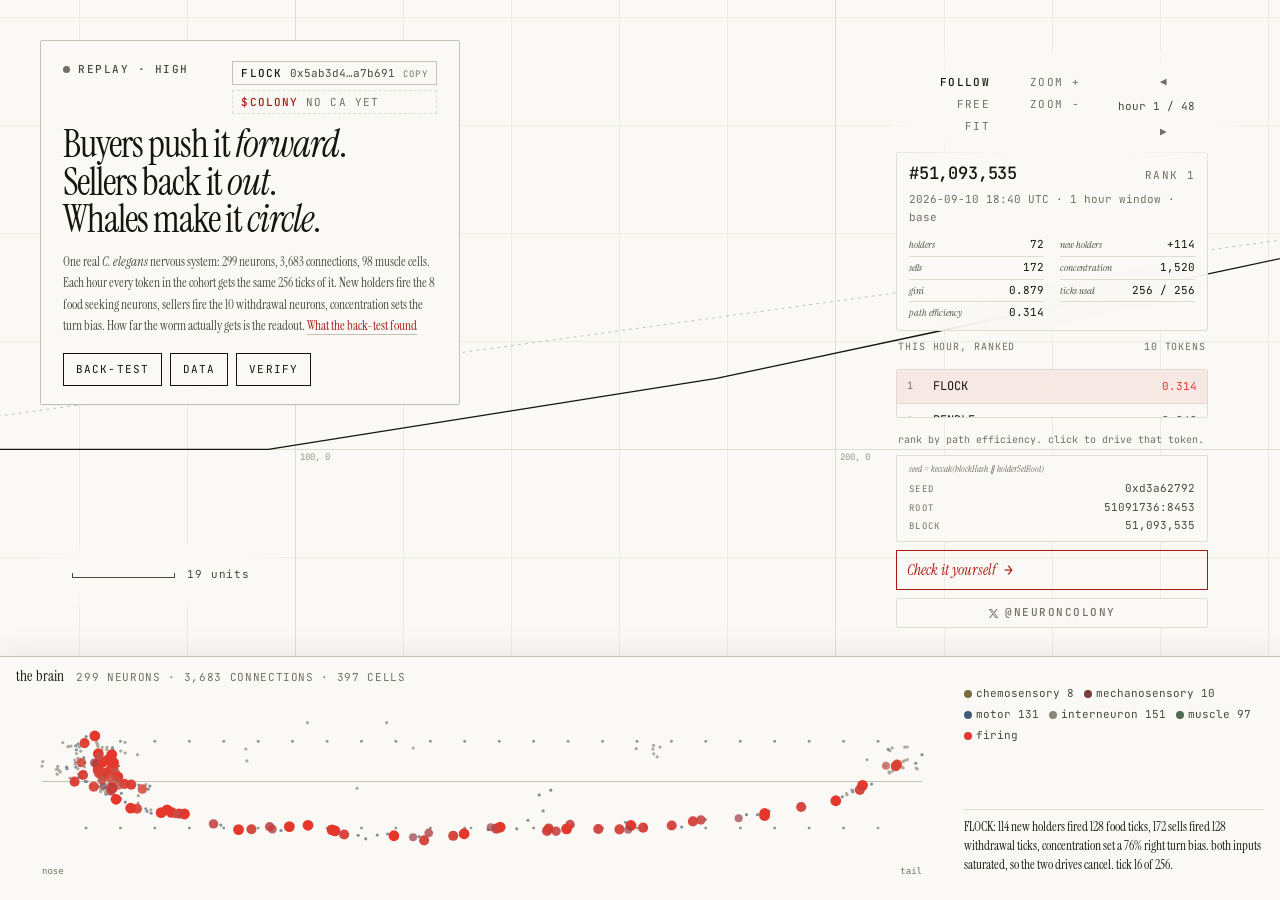
==== commit f631fc94: "clean urls: extensionless routing, data sources page (index.html)" ====
--- a/index.html
+++ b/index.html
@@ -135,14 +135,13 @@
         <h1 class="title">Buyers push it <em>forward</em>. Sellers back it <em>out</em>. Whales make it <em>circle</em>.</h1>
 
         <p class="lede">One real <i>C. elegans</i> nervous system: 299 neurons, 3,683 connections, 98 muscle cells. Each hour every token in the cohort gets the same 256 ticks of it. New holders fire the 8 food seeking neurons, sellers fire the 10 withdrawal neurons, concentration sets the turn bias. How far the worm actually gets is the readout.
-          <a class="lede__more" href="./docs.html">What the back-test found</a>
+          <a class="lede__more" href="/docs">What the back-test found</a>
         </p>
 
         <nav class="boxes">
-          <a class="box" href="./docs.html">Back-test</a>
-          <a class="box" href="./out/feed_v3.json">Feed</a>
-          <a class="box" href="./data/connectome.json">Connectome</a>
-          <a class="box" href="./verify.html">Verify</a>
+          <a class="box" href="/docs">Back-test</a>
+          <a class="box" href="/sources">Data</a>
+          <a class="box" href="/verify">Verify</a>
         </nav>
 
       </div>
@@ -199,7 +198,7 @@
         <span class="hash"><span class="hash__k">block</span><span class="hash__v" id="h-block">···</span></span>
       </div>
 
-      <a class="box box--verify rail__verify" href="./verify.html">Check it yourself <span class="verify__arrow">→</span></a>
+      <a class="box box--verify rail__verify" href="/verify">Check it yourself <span class="verify__arrow">→</span></a>
       <div class="rail__social"><a class="xlink" href="https://x.com/neuroncolony" target="_blank" rel="noopener"><svg viewBox="0 0 24 24" width="11" height="11" aria-hidden="true" fill="currentColor"><path d="M18.244 2.25h3.308l-7.227 8.26 8.502 11.24H16.17l-5.214-6.817L4.99 21.75H1.68l7.73-8.835L1.254 2.25H8.08l4.713 6.231zm-1.161 17.52h1.833L7.084 4.126H5.117z"/></svg><span>@neuroncolony</span></a></div>
     </aside>
 
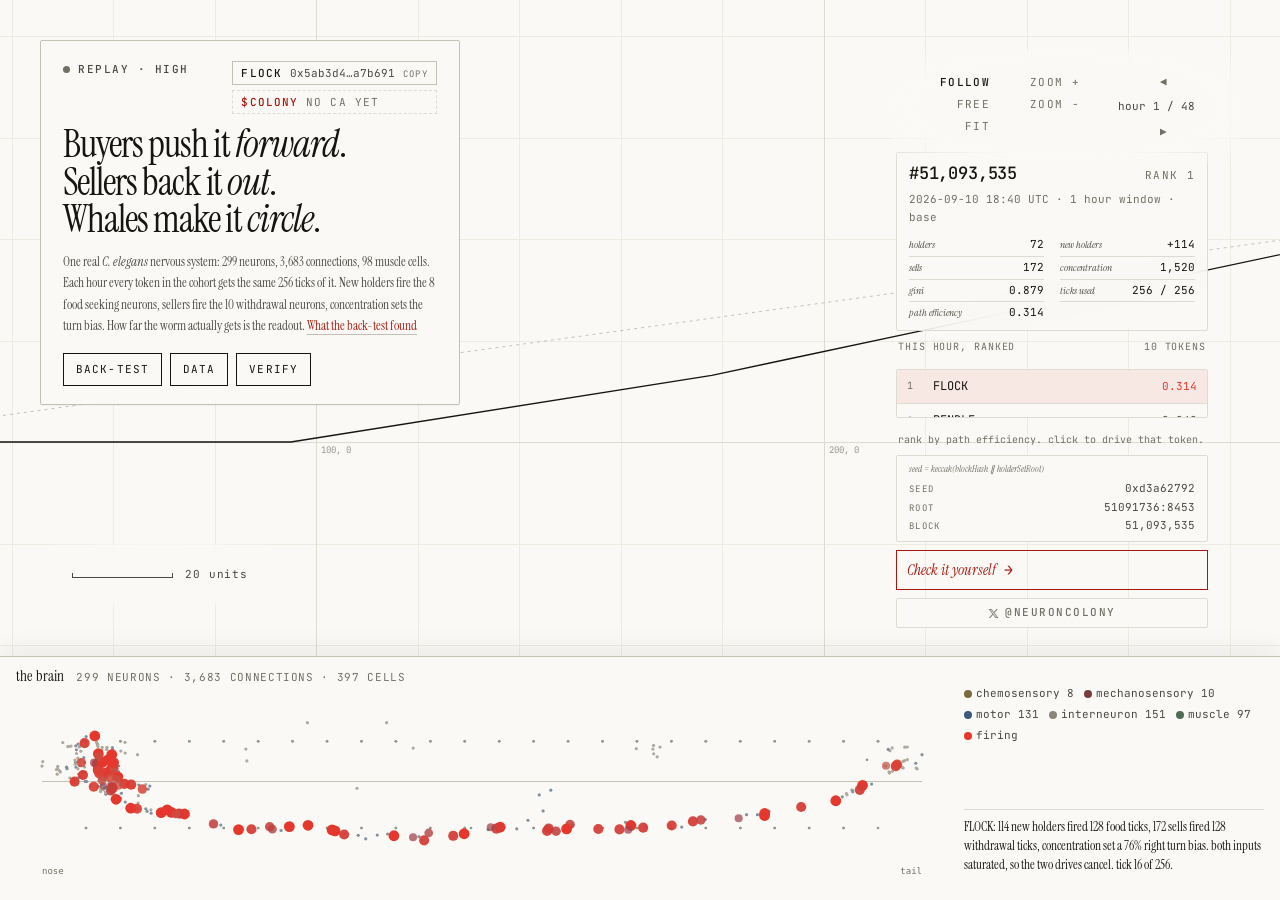
==== commit 7b727a21: "port cohort to Robinhood Chain: Pons V2 launches, 30 tokens, 37 hourly epochs" ====
--- a/index.html
+++ b/index.html
@@ -8,7 +8,7 @@
 <link rel="icon" type="image/png" sizes="32x32" href="./assets/favicon-32.png">
 <link rel="apple-touch-icon" href="./assets/apple-touch-icon.png">
 
-<meta name="description" content="One C. elegans nervous system, driven by holder flow. Twenty odd Base tokens per hour, 48 hours, replayed.">
+<meta name="description" content="One C. elegans nervous system, driven by holder flow. Thirty Robinhood Chain launches, 37 hourly epochs, replayed.">
 <link rel="preconnect" href="https://fonts.googleapis.com">
 <link rel="preconnect" href="https://fonts.gstatic.com" crossorigin>
 <link rel="stylesheet" href="./css/site.css">
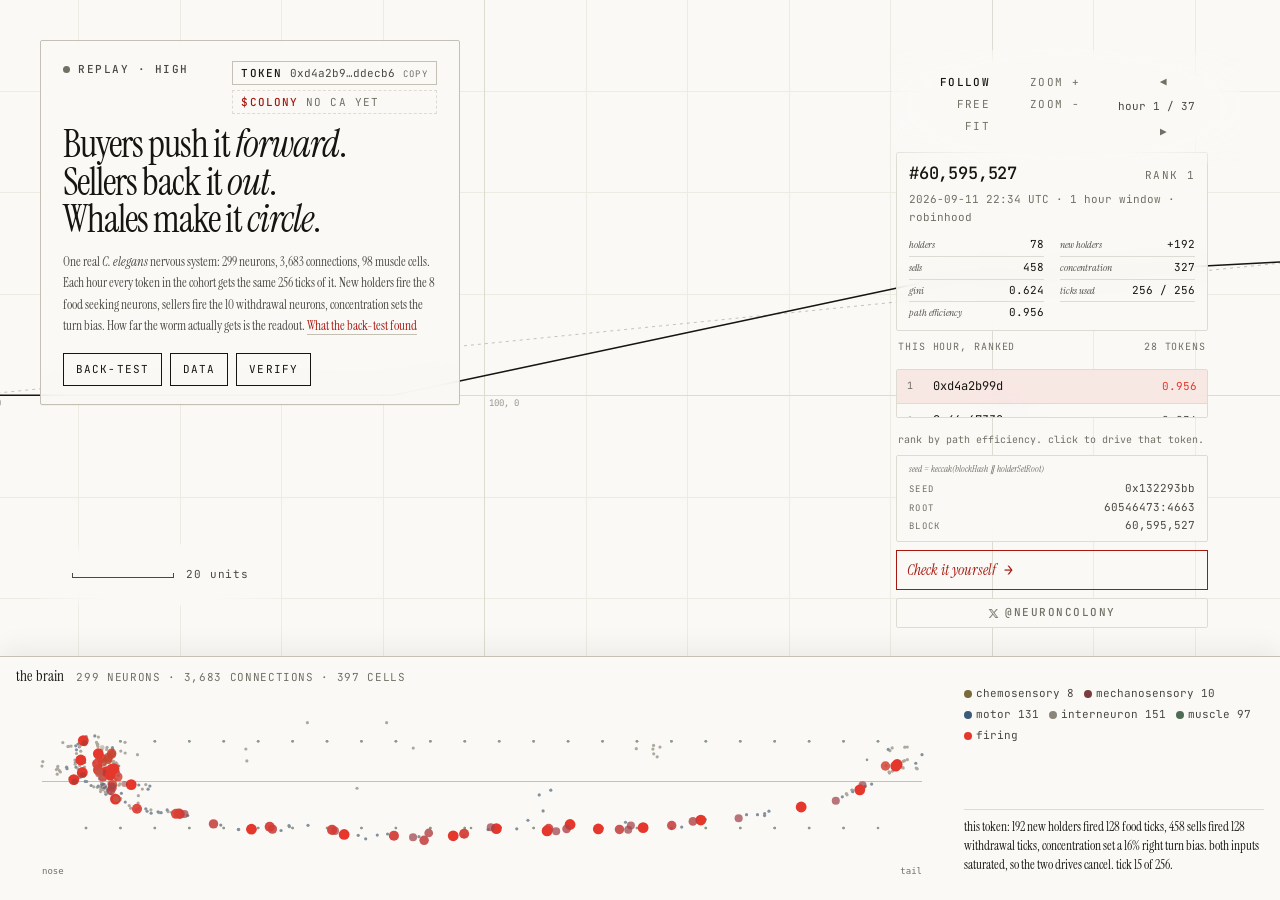
==== commit 8e851152: "audit: fix verify cohort window key, security headers, root favicon, mobile tables, og meta, CI - ve" ====
--- a/index.html
+++ b/index.html
@@ -4,13 +4,18 @@
 <meta charset="utf-8">
 <meta name="viewport" content="width=device-width,initial-scale=1,viewport-fit=cover">
 <title>colony</title>
+<meta name="description" content="One C. elegans nervous system, driven by holder flow. Thirty Robinhood Chain launches, 37 hourly epochs, replayed.">
+<meta property="og:title" content="colony">
+<meta property="og:description" content="One C. elegans nervous system, driven by holder flow. Thirty Robinhood Chain launches, 37 hourly epochs, replayed.">
+<meta property="og:image" content="https://colony.watch/assets/icon-512.png">
+<meta property="og:url" content="https://colony.watch/">
+<meta name="twitter:card" content="summary">
+<link rel="canonical" href="https://colony.watch/">
 <link rel="icon" href="./assets/favicon.ico" sizes="any">
 <link rel="icon" type="image/png" sizes="32x32" href="./assets/favicon-32.png">
 <link rel="apple-touch-icon" href="./assets/apple-touch-icon.png">
 
 <meta name="description" content="One C. elegans nervous system, driven by holder flow. Thirty Robinhood Chain launches, 37 hourly epochs, replayed.">
-<link rel="preconnect" href="https://fonts.googleapis.com">
-<link rel="preconnect" href="https://fonts.gstatic.com" crossorigin>
 <link rel="stylesheet" href="./css/site.css">
 <style>
   /* the colony rail: the reference instrument watched one token, this watches the whole cohort */
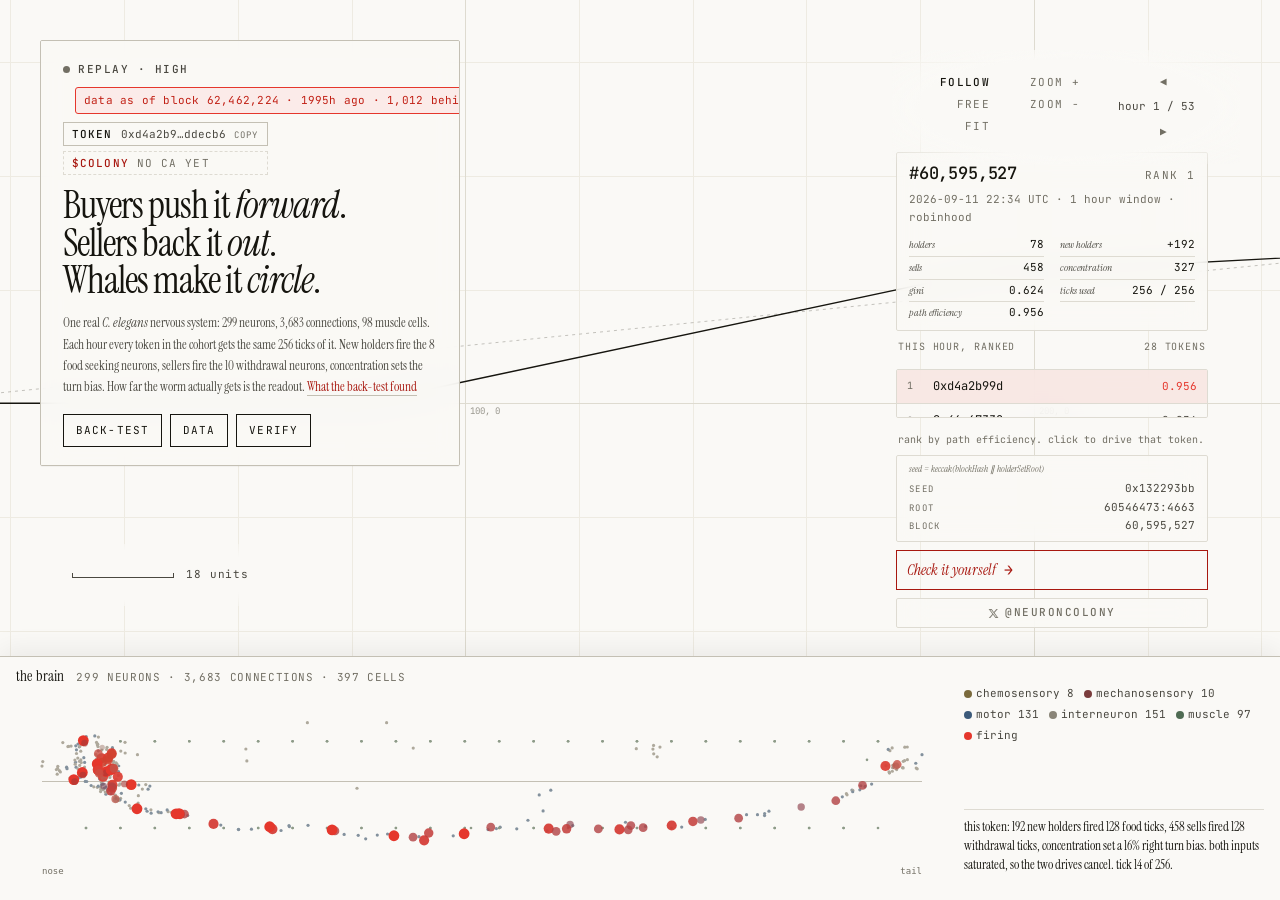
==== commit 2e39418d: "data: +8 epochs, head 62463236 Co-authored-by: Starchild <noreply@iamstarchild.com>" ====
--- a/index.html
+++ b/index.html
@@ -123,6 +123,9 @@
             <span class="status__dot"></span>
             <span id="status-text">loading</span>
           </div>
+          <div class="asof" id="asof" title="how far behind the chain this page is">
+            <span id="asof-text">data as of ···</span>
+          </div>
           <div class="contract-stack">
           <button class="contract" id="contract" title="click to copy" aria-label="Copy contract address">
             <span class="contract__sym" id="contract-sym">···</span>
--- a/css/site.css
+++ b/css/site.css
@@ -9,4 +9,6 @@
 .contract--empty:hover{border-color:var(--rule)}
 .contract--empty .contract__addr{color:var(--ink-3);letter-spacing:.1em;text-transform:uppercase}
 
-.plate__top{align-items:flex-start}.plate__top .status{margin-bottom:0}.contract-stack{display:flex;flex-direction:column;align-items:stretch;gap:5px}.contract-stack .contract{width:100%}.contract__act{margin-left:auto}.xlink{display:inline-flex;align-items:center;gap:6px;font-family:var(--font-num);font-size:var(--t-micro);font-weight:500;letter-spacing:.14em;text-transform:uppercase;color:var(--ink-3);text-decoration:none;border:1px solid var(--rule);border-radius:2px;padding:5px 10px;background:rgba(250,249,246,.82);-webkit-backdrop-filter:blur(14px);backdrop-filter:blur(14px);transition:color .15s,border-color .15s}.xlink:hover{color:var(--accent-ink);border-color:var(--rule-strong)}.xlink svg{flex:0 0 auto;opacity:.85}.rail__social{flex:0 0 auto;display:flex;justify-content:center}.rail__social .xlink{width:100%;justify-content:center}.doc__social{display:flex;justify-content:flex-end;margin:-34px 0 18px}@media (max-width:700px){.doc__social{margin:8px 0 18px;justify-content:flex-start}}+.plate__top{align-items:flex-start}.plate__top .status{margin-bottom:0}.contract-stack{display:flex;flex-direction:column;align-items:stretch;gap:5px}.contract-stack .contract{width:100%}.contract__act{margin-left:auto}.xlink{display:inline-flex;align-items:center;gap:6px;font-family:var(--font-num);font-size:var(--t-micro);font-weight:500;letter-spacing:.14em;text-transform:uppercase;color:var(--ink-3);text-decoration:none;border:1px solid var(--rule);border-radius:2px;padding:5px 10px;background:rgba(250,249,246,.82);-webkit-backdrop-filter:blur(14px);backdrop-filter:blur(14px);transition:color .15s,border-color .15s}.xlink:hover{color:var(--accent-ink);border-color:var(--rule-strong)}.xlink svg{flex:0 0 auto;opacity:.85}.rail__social{flex:0 0 auto;display:flex;justify-content:center}.rail__social .xlink{width:100%;justify-content:center}.doc__social{display:flex;justify-content:flex-end;margin:-34px 0 18px}@media (max-width:700px){.doc__social{margin:8px 0 18px;justify-content:flex-start}}.asof{display:inline-flex;align-items:center;gap:var(--s2);margin-left:var(--s3);padding:var(--s1) var(--s2);border:1px solid var(--rule);border-radius:3px;background:var(--paper-sunk);font-family:var(--font-num);font-size:var(--t-micro);letter-spacing:.02em;color:var(--ink-3);white-space:nowrap}
+.asof--stale{border-color:var(--accent);background:var(--accent-wash);color:var(--accent-deep)}
+@media (max-width:560px){.asof{display:none}}
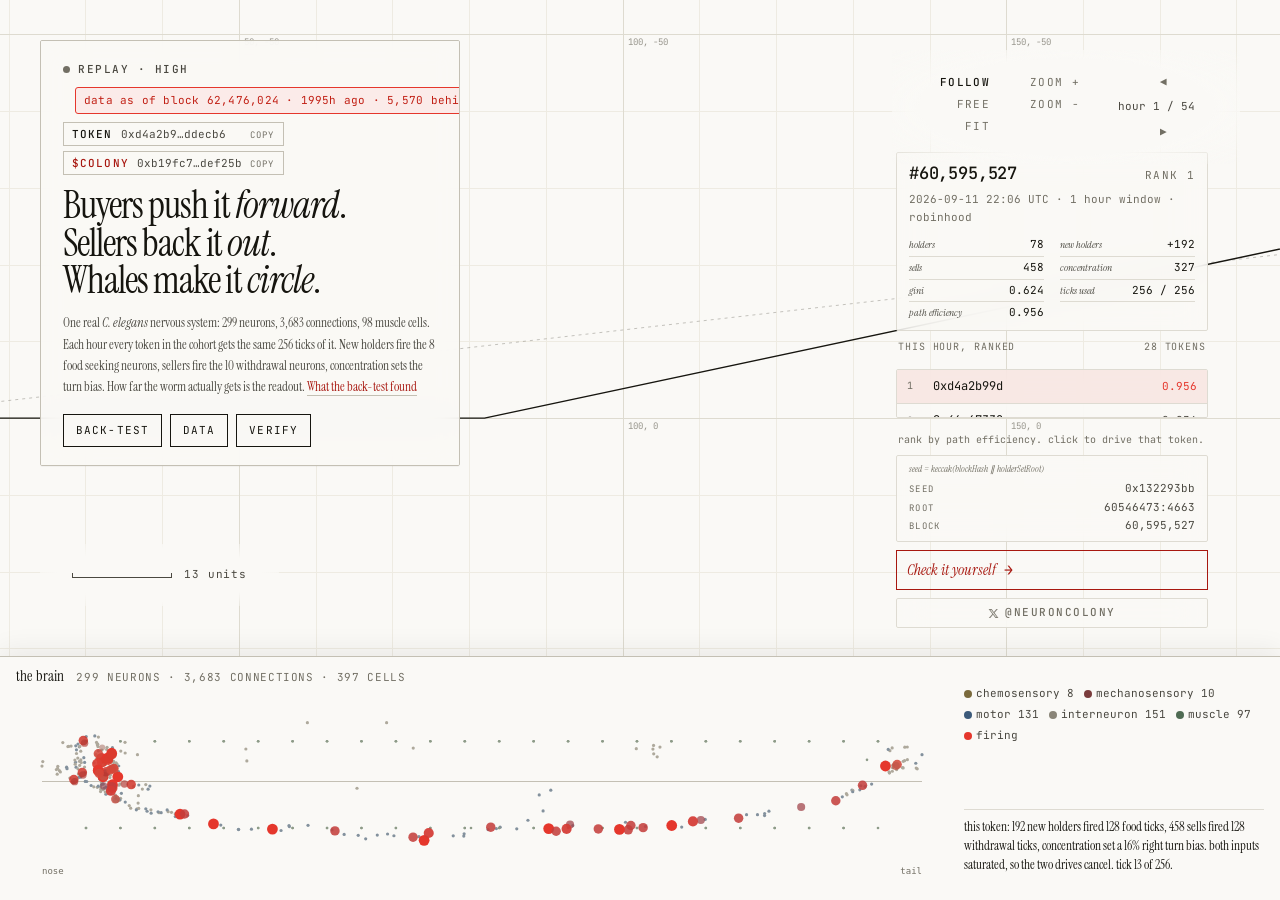
==== commit 6cb47989: "launch: set $COLONY contract address (Robinhood Chain 4663) Co-authored-by: Starchild <noreply@iamst" ====
--- a/index.html
+++ b/index.html
@@ -132,10 +132,10 @@
             <span class="contract__addr" id="contract-addr">···</span>
             <span class="contract__act">copy</span>
           </button>
-          <button class="contract contract--ca" id="ca" title="Colony contract address" aria-label="Copy Colony contract address">
+          <button class="contract contract--ca" id="ca" title="0xb19fc70efcfc999503d9d77fb5d050a0e8def25b (click to copy)" aria-label="Copy Colony contract address">
             <span class="contract__sym">$COLONY</span>
-            <span class="contract__addr" id="ca-addr">no ca yet</span>
-            <span class="contract__act" id="ca-act"></span>
+            <span class="contract__addr" id="ca-addr">0xb19fc70…def25b</span>
+            <span class="contract__act" id="ca-act">copy</span>
           </button>
           </div>
         </div>
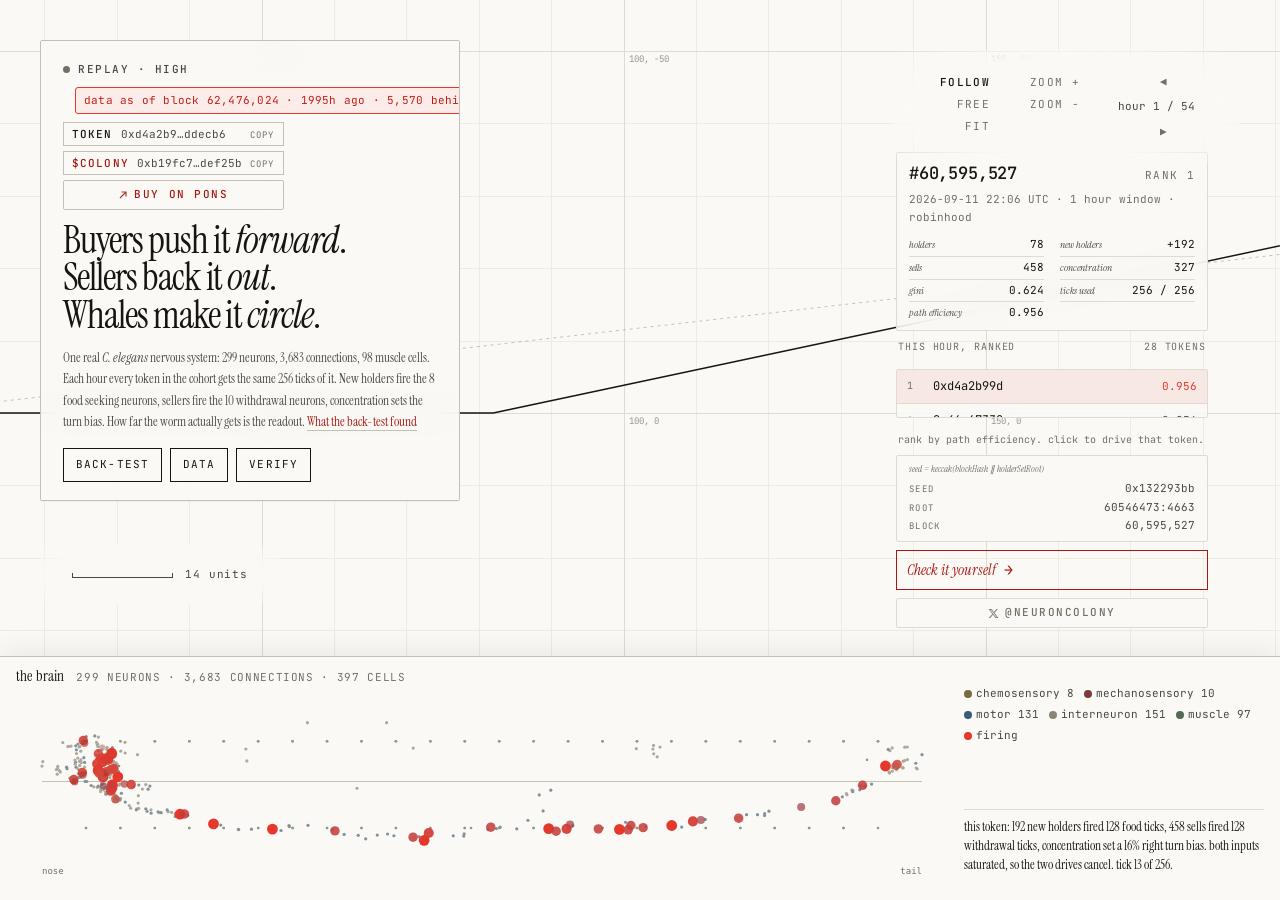
==== commit 82ce18df: "launch: add official Pons launchpad link under the CA pill Co-authored-by: Starchild <noreply@iamsta" ====
--- a/index.html
+++ b/index.html
@@ -137,6 +137,10 @@
             <span class="contract__addr" id="ca-addr">0xb19fc70…def25b</span>
             <span class="contract__act" id="ca-act">copy</span>
           </button>
+          <a class="xlink xlink--pons" href="https://www.ponsfamily.com/launchpad/0xb19fc70efcfc999503d9d77fb5d050a0e8def25b" target="_blank" rel="noopener" title="Official $COLONY launch on Pons (Robinhood Chain)">
+            <svg width="10" height="10" viewBox="0 0 10 10" fill="none" stroke="currentColor" stroke-width="1.2"><path d="M2 8 8 2M3.5 2H8v4.5"/></svg>
+            buy on pons
+          </a>
           </div>
         </div>
 
--- a/css/site.css
+++ b/css/site.css
@@ -12,3 +12,5 @@
 .plate__top{align-items:flex-start}.plate__top .status{margin-bottom:0}.contract-stack{display:flex;flex-direction:column;align-items:stretch;gap:5px}.contract-stack .contract{width:100%}.contract__act{margin-left:auto}.xlink{display:inline-flex;align-items:center;gap:6px;font-family:var(--font-num);font-size:var(--t-micro);font-weight:500;letter-spacing:.14em;text-transform:uppercase;color:var(--ink-3);text-decoration:none;border:1px solid var(--rule);border-radius:2px;padding:5px 10px;background:rgba(250,249,246,.82);-webkit-backdrop-filter:blur(14px);backdrop-filter:blur(14px);transition:color .15s,border-color .15s}.xlink:hover{color:var(--accent-ink);border-color:var(--rule-strong)}.xlink svg{flex:0 0 auto;opacity:.85}.rail__social{flex:0 0 auto;display:flex;justify-content:center}.rail__social .xlink{width:100%;justify-content:center}.doc__social{display:flex;justify-content:flex-end;margin:-34px 0 18px}@media (max-width:700px){.doc__social{margin:8px 0 18px;justify-content:flex-start}}.asof{display:inline-flex;align-items:center;gap:var(--s2);margin-left:var(--s3);padding:var(--s1) var(--s2);border:1px solid var(--rule);border-radius:3px;background:var(--paper-sunk);font-family:var(--font-num);font-size:var(--t-micro);letter-spacing:.02em;color:var(--ink-3);white-space:nowrap}
 .asof--stale{border-color:var(--accent);background:var(--accent-wash);color:var(--accent-deep)}
 @media (max-width:560px){.asof{display:none}}
+
+.contract-stack .xlink--pons{justify-content:center;width:100%;color:var(--accent-ink);border-color:var(--rule-strong)}.contract-stack .xlink--pons:hover{color:var(--accent-deep);border-color:var(--accent)}
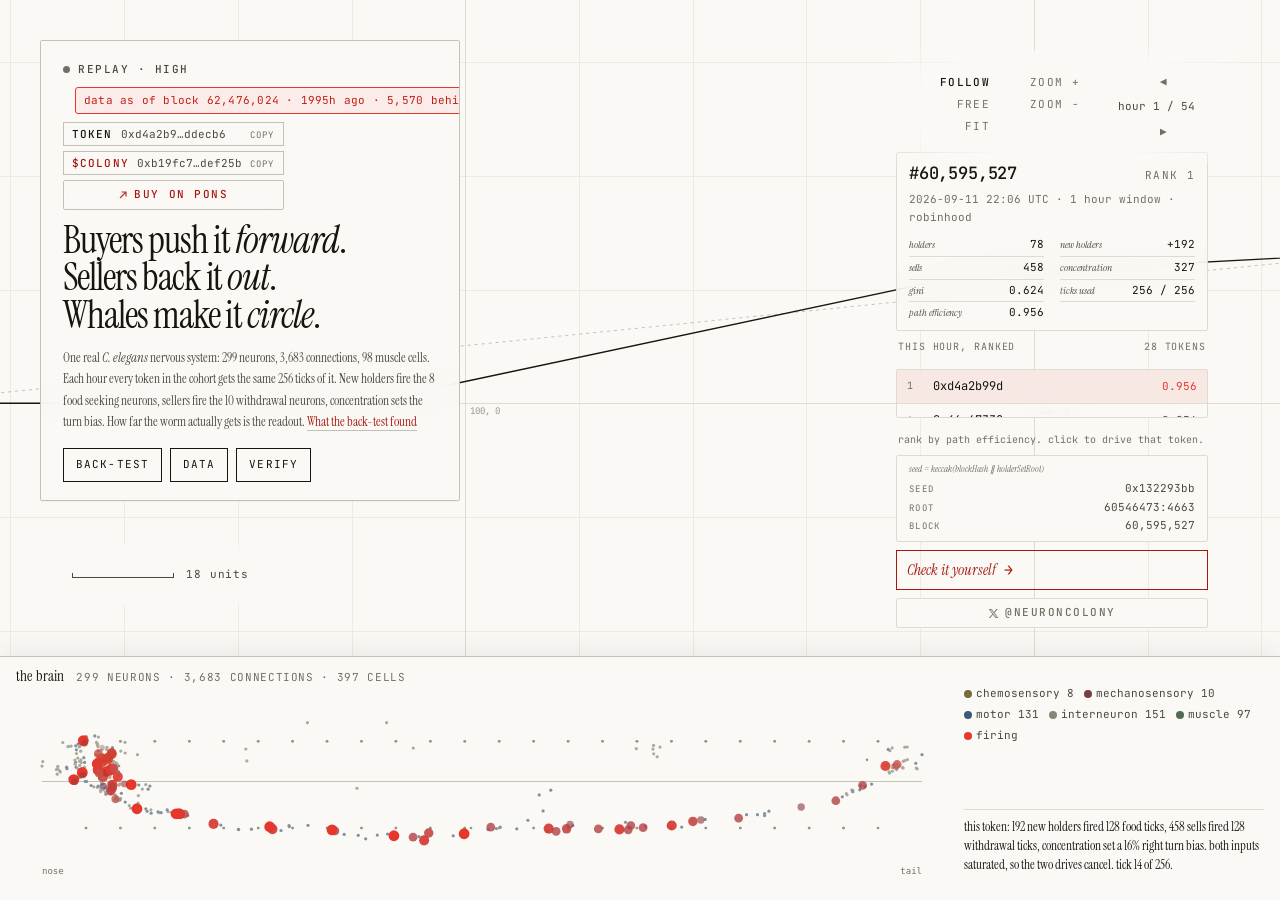
==== commit 8d40d785: "launch: cache-bust app.js/site.css so the CA pill updates past the 4h edge cache Co-authored-by: Sta" ====
--- a/index.html
+++ b/index.html
@@ -16,7 +16,7 @@
 <link rel="apple-touch-icon" href="./assets/apple-touch-icon.png">
 
 <meta name="description" content="One C. elegans nervous system, driven by holder flow. Thirty Robinhood Chain launches, 37 hourly epochs, replayed.">
-<link rel="stylesheet" href="./css/site.css">
+<link rel="stylesheet" href="./css/site.css?v=ca1">
 <style>
   /* the colony rail: the reference instrument watched one token, this watches the whole cohort */
   /* aligned to the same 72px inset the controls and footer use, and clearing both */
@@ -239,6 +239,6 @@
     </div>
   </div>
 </div>
-<script type="module" src="./js/app.js"></script>
+<script type="module" src="./js/app.js?v=ca1"></script>
 </body>
 </html>
